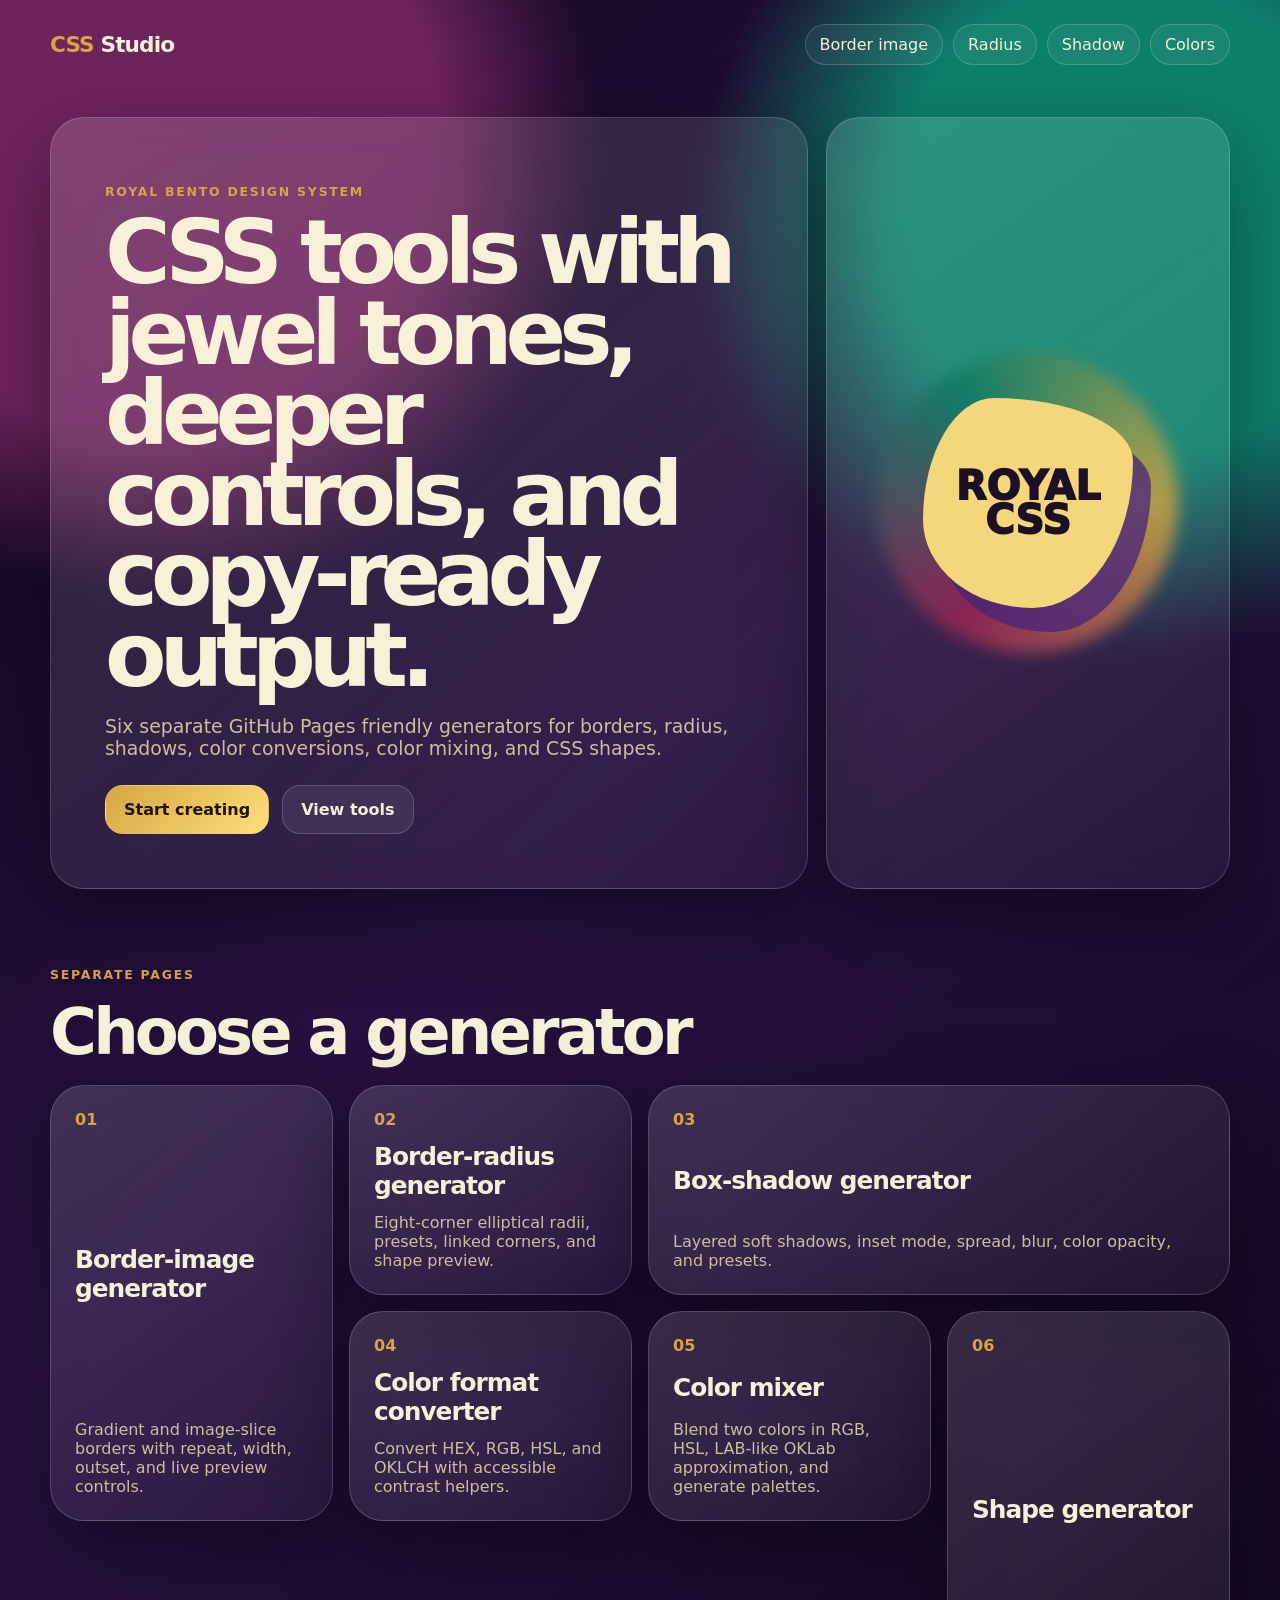
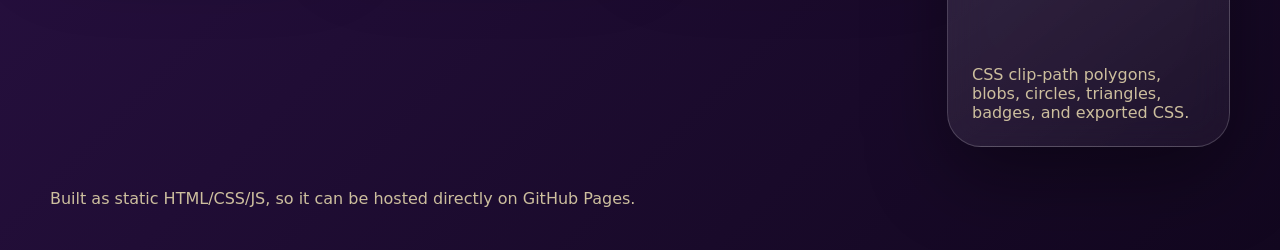
==== index.html @ 446022bb "Build royal bento CSS tools" ====
<!doctype html>
<html lang="en">
<head>
  <meta charset="utf-8" />
  <meta name="viewport" content="width=device-width, initial-scale=1" />
  <title>CSS Studio — Royal Bento Generators</title>
  <meta name="description" content="A royal bento CSS toolkit with border-image, border-radius, box-shadow, color, mixer, and shape generators." />
  <link rel="stylesheet" href="styles.css" />
</head>
<body>
  <header class="hero shell">
    <nav class="topbar">
      <a class="brand" href="index.html"><span>CSS</span> Studio</a>
      <div class="navlinks">
        <a href="border-image.html">Border image</a>
        <a href="border-radius.html">Radius</a>
        <a href="box-shadow.html">Shadow</a>
        <a href="color-converter.html">Colors</a>
      </div>
    </nav>
    <section class="hero-grid">
      <div class="hero-copy bento-xl">
        <p class="eyebrow">Royal bento design system</p>
        <h1>CSS tools with jewel tones, deeper controls, and copy-ready output.</h1>
        <p class="lede">Six separate GitHub Pages friendly generators for borders, radius, shadows, color conversions, color mixing, and CSS shapes.</p>
        <div class="hero-actions">
          <a class="button primary" href="border-image.html">Start creating</a>
          <a class="button ghost" href="#tools">View tools</a>
        </div>
      </div>
      <div class="preview-card bento-md" aria-label="Decorative preview">
        <div class="orb"></div>
        <div class="sample-tile">royal<br/>CSS</div>
      </div>
    </section>
  </header>

  <main class="shell" id="tools">
    <section class="section-heading">
      <p class="eyebrow">Separate pages</p>
      <h2>Choose a generator</h2>
    </section>
    <div class="tool-grid">
      <a class="tool-card tall" href="border-image.html"><span>01</span><h3>Border-image generator</h3><p>Gradient and image-slice borders with repeat, width, outset, and live preview controls.</p></a>
      <a class="tool-card" href="border-radius.html"><span>02</span><h3>Border-radius generator</h3><p>Eight-corner elliptical radii, presets, linked corners, and shape preview.</p></a>
      <a class="tool-card wide" href="box-shadow.html"><span>03</span><h3>Box-shadow generator</h3><p>Layered soft shadows, inset mode, spread, blur, color opacity, and presets.</p></a>
      <a class="tool-card" href="color-converter.html"><span>04</span><h3>Color format converter</h3><p>Convert HEX, RGB, HSL, and OKLCH with accessible contrast helpers.</p></a>
      <a class="tool-card" href="color-mixer.html"><span>05</span><h3>Color mixer</h3><p>Blend two colors in RGB, HSL, LAB-like OKLab approximation, and generate palettes.</p></a>
      <a class="tool-card tall" href="shape-generator.html"><span>06</span><h3>Shape generator</h3><p>CSS clip-path polygons, blobs, circles, triangles, badges, and exported CSS.</p></a>
    </div>
  </main>
  <footer class="shell footer">Built as static HTML/CSS/JS, so it can be hosted directly on GitHub Pages.</footer>
</body>
</html>
---- styles.css ----
:root{--ink:#f8f0d7;--muted:#cdbf9e;--night:#12071f;--plum:#26103f;--royal:#48237b;--ruby:#9e2456;--gold:#d5a642;--emerald:#0b7a63;--panel:rgba(255,255,255,.08);--line:rgba(255,255,255,.18);--shadow:0 30px 80px rgba(0,0,0,.38);font-family:Inter,ui-sans-serif,system-ui,-apple-system,Segoe UI,sans-serif}*{box-sizing:border-box}body{margin:0;color:var(--ink);background:radial-gradient(circle at 12% 8%,#6d245d 0 18rem,transparent 28rem),radial-gradient(circle at 88% 12%,#0d806c 0 15rem,transparent 27rem),linear-gradient(135deg,#10051b,#271040 45%,#12071f);min-height:100vh}a{color:inherit;text-decoration:none}.shell{width:min(1180px,calc(100% - 32px));margin:auto}.topbar{display:flex;align-items:center;justify-content:space-between;padding:24px 0}.brand{font-weight:900;letter-spacing:-.04em;font-size:1.35rem}.brand span{color:var(--gold)}.navlinks{display:flex;gap:10px;flex-wrap:wrap}.navlinks a{padding:10px 14px;border:1px solid var(--line);border-radius:999px;background:rgba(255,255,255,.05)}.hero-grid{display:grid;grid-template-columns:1.5fr .8fr;gap:18px;padding:28px 0 42px}.bento-xl,.bento-md,.tool-card,.work-card,.panel{border:1px solid var(--line);background:linear-gradient(145deg,rgba(255,255,255,.14),rgba(255,255,255,.045));box-shadow:var(--shadow);backdrop-filter:blur(18px);border-radius:34px}.hero-copy{padding:54px}.eyebrow{color:var(--gold);font-weight:800;text-transform:uppercase;letter-spacing:.14em;font-size:.78rem}.hero h1{font-size:clamp(2.6rem,7vw,6.6rem);line-height:.9;margin:12px 0;letter-spacing:-.08em}.lede{color:var(--muted);font-size:1.18rem;max-width:760px}.button{display:inline-flex;align-items:center;justify-content:center;border-radius:18px;padding:14px 18px;font-weight:800;border:1px solid var(--line);margin:8px 8px 0 0}.primary{background:linear-gradient(135deg,var(--gold),#ffdf7a);color:#231200}.ghost{background:rgba(255,255,255,.08)}.preview-card{min-height:420px;position:relative;overflow:hidden;display:grid;place-items:center}.orb{position:absolute;width:300px;height:300px;border-radius:50%;background:conic-gradient(from 90deg,var(--gold),var(--ruby),var(--emerald),var(--gold));filter:blur(8px);opacity:.8}.sample-tile{position:relative;width:210px;height:210px;display:grid;place-items:center;text-align:center;text-transform:uppercase;font-weight:950;font-size:2.5rem;line-height:.85;color:#1d0f24;background:#f5d77b;border-radius:34% 66% 48% 52%/58% 30% 70% 42%;box-shadow:18px 24px 0 rgba(72,35,123,.75)}.section-heading{margin:36px 0 16px}.section-heading h2{font-size:clamp(2rem,5vw,4rem);margin:0;letter-spacing:-.06em}.tool-grid{display:grid;grid-template-columns:repeat(4,1fr);grid-auto-rows:210px;gap:16px}.tool-card{padding:24px;display:flex;flex-direction:column;justify-content:space-between;transition:.2s transform,.2s border-color}.tool-card:hover{transform:translateY(-4px);border-color:rgba(213,166,66,.7)}.tool-card span{color:var(--gold);font-weight:900}.tool-card h3{font-size:1.55rem;margin:0;letter-spacing:-.04em}.tool-card p{color:var(--muted);margin:0}.wide{grid-column:span 2}.tall{grid-row:span 2}.workspace{display:grid;grid-template-columns:360px 1fr;gap:18px;padding:20px 0 42px}.work-card{padding:22px}.controls{display:grid;gap:14px}.control{display:grid;gap:7px}.control label{font-weight:800;color:#f7e8bd}.control input,.control select,.control textarea{width:100%;border:1px solid var(--line);border-radius:14px;background:rgba(0,0,0,.25);color:var(--ink);padding:11px}.control input[type=color]{height:46px;padding:4px}.inline{display:grid;grid-template-columns:1fr 1fr;gap:10px}.preview-zone{min-height:430px;display:grid;place-items:center;padding:32px}.target{width:260px;height:190px;background:linear-gradient(135deg,#f6d36b,#8e2557);display:grid;place-items:center;color:#17091e;font-weight:950;text-align:center}.code{font-family:ui-monospace,SFMono-Regular,Menlo,monospace;white-space:pre-wrap;word-break:break-word;background:#090310;border:1px solid var(--line);border-radius:18px;padding:16px;color:#ffe9a5}.copy{cursor:pointer}.swatches{display:grid;grid-template-columns:repeat(5,1fr);gap:8px}.swatch{height:58px;border-radius:16px;border:1px solid var(--line)}.footer{padding:42px 0;color:var(--muted)}@media(max-width:850px){.hero-grid,.workspace{grid-template-columns:1fr}.tool-grid{grid-template-columns:1fr;grid-auto-rows:auto}.wide,.tall{grid-column:auto;grid-row:auto}.navlinks{display:none}.hero-copy{padding:28px}}
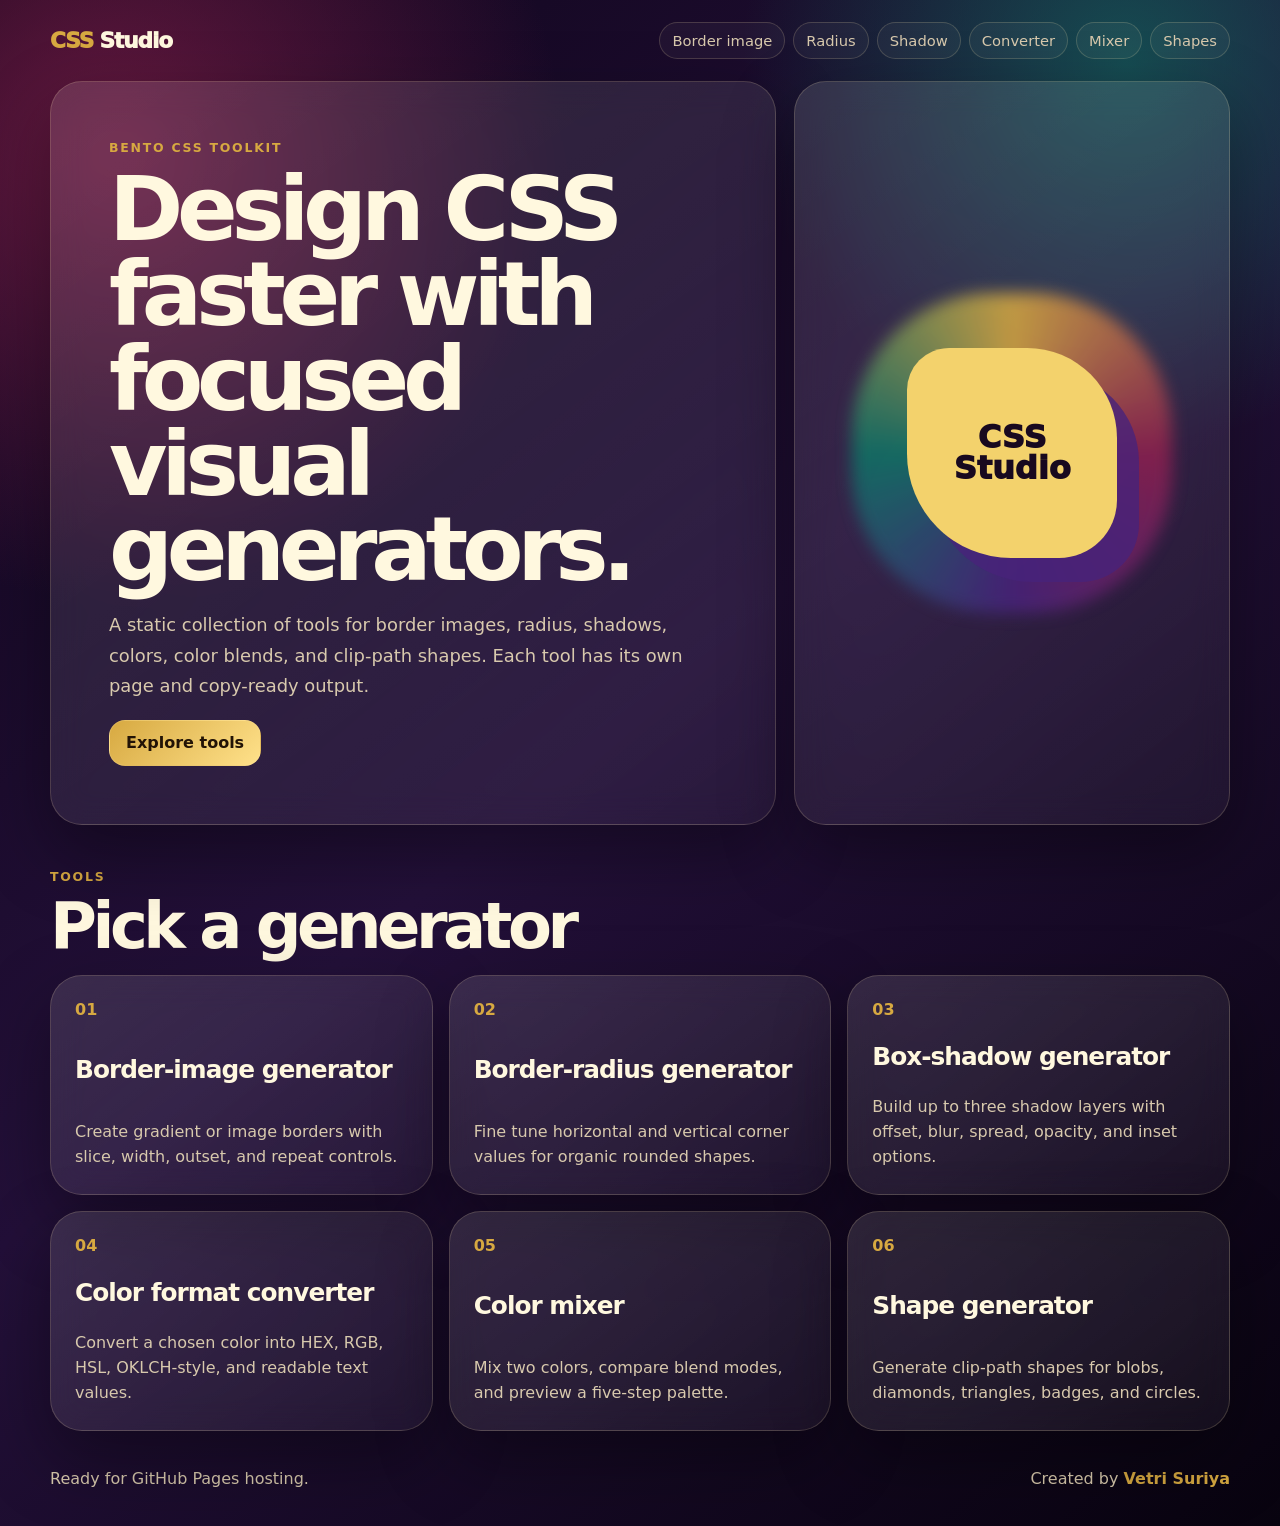
==== commit ae808d35: "Fix CSS Studio page title" ====
--- a/index.html
+++ b/index.html
@@ -3,52 +3,32 @@
 <head>
   <meta charset="utf-8" />
   <meta name="viewport" content="width=device-width, initial-scale=1" />
-  <title>CSS Studio — Royal Bento Generators</title>
-  <meta name="description" content="A royal bento CSS toolkit with border-image, border-radius, box-shadow, color, mixer, and shape generators." />
+  <title>CSS Studio — Bento CSS generators</title>
   <link rel="stylesheet" href="styles.css" />
 </head>
 <body>
-  <header class="hero shell">
-    <nav class="topbar">
-      <a class="brand" href="index.html"><span>CSS</span> Studio</a>
-      <div class="navlinks">
-        <a href="border-image.html">Border image</a>
-        <a href="border-radius.html">Radius</a>
-        <a href="box-shadow.html">Shadow</a>
-        <a href="color-converter.html">Colors</a>
+  <header class="shell"><nav class="topbar"><a class="brand" href="index.html"><span>CSS</span> Studio</a><div class="navlinks"><a href="border-image.html">Border image</a><a href="border-radius.html">Radius</a><a href="box-shadow.html">Shadow</a><a href="color-converter.html">Converter</a><a href="color-mixer.html">Mixer</a><a href="shape-generator.html">Shapes</a></div></nav></header>
+  <main class="shell">
+    <section class="hero-grid">
+      <div class="card hero-copy">
+        <p class="kicker">Bento CSS toolkit</p>
+        <h1>Design CSS faster with focused visual generators.</h1>
+        <p class="lede">A static collection of tools for border images, radius, shadows, colors, color blends, and clip-path shapes. Each tool has its own page and copy-ready output.</p>
+        <a class="button primary" href="#tools">Explore tools</a>
       </div>
-    </nav>
-    <section class="hero-grid">
-      <div class="hero-copy bento-xl">
-        <p class="eyebrow">Royal bento design system</p>
-        <h1>CSS tools with jewel tones, deeper controls, and copy-ready output.</h1>
-        <p class="lede">Six separate GitHub Pages friendly generators for borders, radius, shadows, color conversions, color mixing, and CSS shapes.</p>
-        <div class="hero-actions">
-          <a class="button primary" href="border-image.html">Start creating</a>
-          <a class="button ghost" href="#tools">View tools</a>
-        </div>
-      </div>
-      <div class="preview-card bento-md" aria-label="Decorative preview">
-        <div class="orb"></div>
-        <div class="sample-tile">royal<br/>CSS</div>
-      </div>
+      <div class="card preview-art"><div class="sample-tile">CSS<br>Studio</div></div>
     </section>
-  </header>
-
-  <main class="shell" id="tools">
-    <section class="section-heading">
-      <p class="eyebrow">Separate pages</p>
-      <h2>Choose a generator</h2>
-    </section>
+    <section class="section-heading" id="tools"><p class="kicker">Tools</p><h2>Pick a generator</h2></section>
     <div class="tool-grid">
-      <a class="tool-card tall" href="border-image.html"><span>01</span><h3>Border-image generator</h3><p>Gradient and image-slice borders with repeat, width, outset, and live preview controls.</p></a>
-      <a class="tool-card" href="border-radius.html"><span>02</span><h3>Border-radius generator</h3><p>Eight-corner elliptical radii, presets, linked corners, and shape preview.</p></a>
-      <a class="tool-card wide" href="box-shadow.html"><span>03</span><h3>Box-shadow generator</h3><p>Layered soft shadows, inset mode, spread, blur, color opacity, and presets.</p></a>
-      <a class="tool-card" href="color-converter.html"><span>04</span><h3>Color format converter</h3><p>Convert HEX, RGB, HSL, and OKLCH with accessible contrast helpers.</p></a>
-      <a class="tool-card" href="color-mixer.html"><span>05</span><h3>Color mixer</h3><p>Blend two colors in RGB, HSL, LAB-like OKLab approximation, and generate palettes.</p></a>
-      <a class="tool-card tall" href="shape-generator.html"><span>06</span><h3>Shape generator</h3><p>CSS clip-path polygons, blobs, circles, triangles, badges, and exported CSS.</p></a>
+      <a class="tool-card" href="border-image.html"><span>01</span><h3>Border-image generator</h3><p>Create gradient or image borders with slice, width, outset, and repeat controls.</p></a>
+      <a class="tool-card" href="border-radius.html"><span>02</span><h3>Border-radius generator</h3><p>Fine tune horizontal and vertical corner values for organic rounded shapes.</p></a>
+      <a class="tool-card" href="box-shadow.html"><span>03</span><h3>Box-shadow generator</h3><p>Build up to three shadow layers with offset, blur, spread, opacity, and inset options.</p></a>
+      <a class="tool-card" href="color-converter.html"><span>04</span><h3>Color format converter</h3><p>Convert a chosen color into HEX, RGB, HSL, OKLCH-style, and readable text values.</p></a>
+      <a class="tool-card" href="color-mixer.html"><span>05</span><h3>Color mixer</h3><p>Mix two colors, compare blend modes, and preview a five-step palette.</p></a>
+      <a class="tool-card" href="shape-generator.html"><span>06</span><h3>Shape generator</h3><p>Generate clip-path shapes for blobs, diamonds, triangles, badges, and circles.</p></a>
     </div>
   </main>
-  <footer class="shell footer">Built as static HTML/CSS/JS, so it can be hosted directly on GitHub Pages.</footer>
+  <footer class="shell footer"><span>Ready for GitHub Pages hosting.</span><span>Created by <a href="https://vetrisuriya.in/" target="_blank" rel="noreferrer">Vetri Suriya</a></span></footer>
+  <script src="script.js"></script>
 </body>
 </html>
--- a/styles.css
+++ b/styles.css
@@ -1 +1,155 @@
-:root{--ink:#f8f0d7;--muted:#cdbf9e;--night:#12071f;--plum:#26103f;--royal:#48237b;--ruby:#9e2456;--gold:#d5a642;--emerald:#0b7a63;--panel:rgba(255,255,255,.08);--line:rgba(255,255,255,.18);--shadow:0 30px 80px rgba(0,0,0,.38);font-family:Inter,ui-sans-serif,system-ui,-apple-system,Segoe UI,sans-serif}*{box-sizing:border-box}body{margin:0;color:var(--ink);background:radial-gradient(circle at 12% 8%,#6d245d 0 18rem,transparent 28rem),radial-gradient(circle at 88% 12%,#0d806c 0 15rem,transparent 27rem),linear-gradient(135deg,#10051b,#271040 45%,#12071f);min-height:100vh}a{color:inherit;text-decoration:none}.shell{width:min(1180px,calc(100% - 32px));margin:auto}.topbar{display:flex;align-items:center;justify-content:space-between;padding:24px 0}.brand{font-weight:900;letter-spacing:-.04em;font-size:1.35rem}.brand span{color:var(--gold)}.navlinks{display:flex;gap:10px;flex-wrap:wrap}.navlinks a{padding:10px 14px;border:1px solid var(--line);border-radius:999px;background:rgba(255,255,255,.05)}.hero-grid{display:grid;grid-template-columns:1.5fr .8fr;gap:18px;padding:28px 0 42px}.bento-xl,.bento-md,.tool-card,.work-card,.panel{border:1px solid var(--line);background:linear-gradient(145deg,rgba(255,255,255,.14),rgba(255,255,255,.045));box-shadow:var(--shadow);backdrop-filter:blur(18px);border-radius:34px}.hero-copy{padding:54px}.eyebrow{color:var(--gold);font-weight:800;text-transform:uppercase;letter-spacing:.14em;font-size:.78rem}.hero h1{font-size:clamp(2.6rem,7vw,6.6rem);line-height:.9;margin:12px 0;letter-spacing:-.08em}.lede{color:var(--muted);font-size:1.18rem;max-width:760px}.button{display:inline-flex;align-items:center;justify-content:center;border-radius:18px;padding:14px 18px;font-weight:800;border:1px solid var(--line);margin:8px 8px 0 0}.primary{background:linear-gradient(135deg,var(--gold),#ffdf7a);color:#231200}.ghost{background:rgba(255,255,255,.08)}.preview-card{min-height:420px;position:relative;overflow:hidden;display:grid;place-items:center}.orb{position:absolute;width:300px;height:300px;border-radius:50%;background:conic-gradient(from 90deg,var(--gold),var(--ruby),var(--emerald),var(--gold));filter:blur(8px);opacity:.8}.sample-tile{position:relative;width:210px;height:210px;display:grid;place-items:center;text-align:center;text-transform:uppercase;font-weight:950;font-size:2.5rem;line-height:.85;color:#1d0f24;background:#f5d77b;border-radius:34% 66% 48% 52%/58% 30% 70% 42%;box-shadow:18px 24px 0 rgba(72,35,123,.75)}.section-heading{margin:36px 0 16px}.section-heading h2{font-size:clamp(2rem,5vw,4rem);margin:0;letter-spacing:-.06em}.tool-grid{display:grid;grid-template-columns:repeat(4,1fr);grid-auto-rows:210px;gap:16px}.tool-card{padding:24px;display:flex;flex-direction:column;justify-content:space-between;transition:.2s transform,.2s border-color}.tool-card:hover{transform:translateY(-4px);border-color:rgba(213,166,66,.7)}.tool-card span{color:var(--gold);font-weight:900}.tool-card h3{font-size:1.55rem;margin:0;letter-spacing:-.04em}.tool-card p{color:var(--muted);margin:0}.wide{grid-column:span 2}.tall{grid-row:span 2}.workspace{display:grid;grid-template-columns:360px 1fr;gap:18px;padding:20px 0 42px}.work-card{padding:22px}.controls{display:grid;gap:14px}.control{display:grid;gap:7px}.control label{font-weight:800;color:#f7e8bd}.control input,.control select,.control textarea{width:100%;border:1px solid var(--line);border-radius:14px;background:rgba(0,0,0,.25);color:var(--ink);padding:11px}.control input[type=color]{height:46px;padding:4px}.inline{display:grid;grid-template-columns:1fr 1fr;gap:10px}.preview-zone{min-height:430px;display:grid;place-items:center;padding:32px}.target{width:260px;height:190px;background:linear-gradient(135deg,#f6d36b,#8e2557);display:grid;place-items:center;color:#17091e;font-weight:950;text-align:center}.code{font-family:ui-monospace,SFMono-Regular,Menlo,monospace;white-space:pre-wrap;word-break:break-word;background:#090310;border:1px solid var(--line);border-radius:18px;padding:16px;color:#ffe9a5}.copy{cursor:pointer}.swatches{display:grid;grid-template-columns:repeat(5,1fr);gap:8px}.swatch{height:58px;border-radius:16px;border:1px solid var(--line)}.footer{padding:42px 0;color:var(--muted)}@media(max-width:850px){.hero-grid,.workspace{grid-template-columns:1fr}.tool-grid{grid-template-columns:1fr;grid-auto-rows:auto}.wide,.tall{grid-column:auto;grid-row:auto}.navlinks{display:none}.hero-copy{padding:28px}}
+:root {
+  --ink: #fff8df;
+  --muted: #d8c9ad;
+  --bg: #10051b;
+  --panel: rgba(31, 16, 52, 0.78);
+  --panel-soft: rgba(255, 255, 255, 0.07);
+  --line: rgba(255, 232, 174, 0.18);
+  --purple: #48237b;
+  --wine: #8d214f;
+  --gold: #d7a941;
+  --emerald: #0f7566;
+  --shadow: 0 28px 70px rgba(0, 0, 0, 0.36);
+  font-family: Inter, ui-sans-serif, system-ui, -apple-system, BlinkMacSystemFont, "Segoe UI", sans-serif;
+}
+
+* { box-sizing: border-box; }
+body {
+  margin: 0;
+  min-height: 100vh;
+  color: var(--ink);
+  background:
+    radial-gradient(circle at 9% 10%, rgba(141, 33, 79, 0.68), transparent 28rem),
+    radial-gradient(circle at 88% 4%, rgba(15, 117, 102, 0.6), transparent 24rem),
+    linear-gradient(140deg, #10051b 0%, #231039 48%, #08030f 100%);
+}
+a { color: inherit; text-decoration: none; }
+.shell { width: min(1180px, calc(100% - 32px)); margin: auto; }
+
+.topbar {
+  display: flex;
+  align-items: center;
+  justify-content: space-between;
+  gap: 18px;
+  padding: 22px 0;
+}
+.brand { font-size: 1.35rem; font-weight: 950; letter-spacing: -0.05em; }
+.brand span { color: var(--gold); }
+.navlinks { display: flex; flex-wrap: wrap; gap: 8px; justify-content: flex-end; }
+.navlinks a {
+  border: 1px solid var(--line);
+  border-radius: 999px;
+  padding: 9px 12px;
+  color: var(--muted);
+  background: rgba(255, 255, 255, 0.04);
+  font-size: 0.92rem;
+}
+.navlinks a:hover, .navlinks a.active { color: var(--ink); border-color: rgba(215, 169, 65, 0.72); }
+
+.hero-grid, .workspace { display: grid; grid-template-columns: minmax(0, 1.25fr) minmax(300px, 0.75fr); gap: 18px; }
+.card, .tool-card, .panel, .controls-card {
+  border: 1px solid var(--line);
+  border-radius: 32px;
+  background: linear-gradient(145deg, rgba(255,255,255,0.12), rgba(255,255,255,0.045));
+  box-shadow: var(--shadow);
+  backdrop-filter: blur(16px);
+}
+.hero-copy { padding: clamp(28px, 6vw, 58px); }
+.kicker { margin: 0 0 12px; color: var(--gold); font-weight: 800; letter-spacing: 0.14em; text-transform: uppercase; font-size: 0.78rem; }
+h1, h2 { margin: 0; letter-spacing: -0.07em; line-height: 0.95; }
+h1 { font-size: clamp(2.6rem, 7vw, 6rem); }
+h2 { font-size: clamp(2rem, 5vw, 4rem); }
+.lede { color: var(--muted); font-size: 1.12rem; line-height: 1.7; max-width: 760px; }
+.button {
+  border: 1px solid var(--line);
+  border-radius: 16px;
+  display: inline-flex;
+  align-items: center;
+  justify-content: center;
+  min-height: 46px;
+  padding: 12px 16px;
+  font-weight: 850;
+  cursor: pointer;
+}
+.primary { background: linear-gradient(135deg, var(--gold), #ffe18a); color: #221306; }
+.ghost { background: rgba(255, 255, 255, 0.07); }
+.preview-art { min-height: 390px; display: grid; place-items: center; overflow: hidden; position: relative; }
+.preview-art::before { content: ""; position: absolute; width: 320px; height: 320px; border-radius: 44%; background: conic-gradient(var(--gold), var(--wine), var(--purple), var(--emerald), var(--gold)); filter: blur(8px); opacity: 0.86; }
+.sample-tile { position: relative; width: 210px; height: 210px; border-radius: 42px 90px 58px 104px; background: #f3d26c; color: #18091f; display: grid; place-items: center; text-align: center; font-weight: 950; font-size: 2rem; line-height: 0.95; box-shadow: 22px 24px 0 rgba(72, 35, 123, 0.8); }
+
+.section-heading { margin: 44px 0 18px; }
+.tool-grid { display: grid; grid-template-columns: repeat(3, minmax(0, 1fr)); gap: 16px; }
+.tool-card { min-height: 220px; padding: 24px; display: flex; flex-direction: column; justify-content: space-between; transition: transform 0.18s ease, border-color 0.18s ease; }
+.tool-card:hover { transform: translateY(-4px); border-color: rgba(215, 169, 65, 0.68); }
+.tool-card span { color: var(--gold); font-weight: 900; }
+.tool-card h3 { margin: 0; font-size: 1.55rem; letter-spacing: -0.04em; }
+.tool-card p { margin: 0; color: var(--muted); line-height: 1.55; }
+
+.page-head { padding: 24px 0 10px; }
+.workspace { grid-template-columns: 390px minmax(0, 1fr); align-items: start; padding: 18px 0 34px; }
+.controls-card, .panel { padding: 22px; }
+.controls { display: grid; gap: 18px; }
+.control { display: grid; gap: 8px; }
+.control-row { display: grid; grid-template-columns: repeat(2, minmax(0, 1fr)); gap: 12px; }
+label, .label { color: #ffe4a6; font-weight: 800; font-size: 0.93rem; display: flex; align-items: center; justify-content: space-between; gap: 10px; }
+.value { color: var(--muted); font-variant-numeric: tabular-nums; font-weight: 700; }
+input, select, textarea {
+  width: 100%;
+  min-height: 44px;
+  border: 1px solid var(--line);
+  border-radius: 14px;
+  background: rgba(8, 3, 15, 0.72);
+  color: var(--ink);
+  padding: 10px 12px;
+  outline: none;
+}
+select option { color: #12071f; }
+input[type="range"] { padding: 0; accent-color: var(--gold); }
+input[type="color"] { padding: 5px; }
+.check-label { justify-content: flex-start; color: var(--muted); }
+.check-label input { width: auto; min-height: auto; }
+.preview-zone {
+  min-height: 420px;
+  border-radius: 24px;
+  display: grid;
+  place-items: center;
+  padding: 44px;
+  background: radial-gradient(circle at 30% 20%, rgba(215, 169, 65, 0.2), transparent 18rem), rgba(0, 0, 0, 0.16);
+  overflow: hidden;
+}
+.target {
+  width: min(280px, 80%);
+  min-height: 190px;
+  display: grid;
+  place-items: center;
+  padding: 24px;
+  border-radius: 28px;
+  background: linear-gradient(135deg, #f0ca5d, #8d214f);
+  color: #18091f;
+  font-weight: 950;
+  text-align: center;
+}
+.code {
+  min-height: 120px;
+  margin: 16px 0 12px;
+  border: 1px solid var(--line);
+  border-radius: 18px;
+  padding: 16px;
+  white-space: pre-wrap;
+  word-break: break-word;
+  background: rgba(8, 3, 15, 0.9);
+  color: #ffe8a8;
+  font-family: ui-monospace, SFMono-Regular, Menlo, Consolas, monospace;
+  line-height: 1.55;
+}
+.swatches { display: grid; grid-template-columns: repeat(5, 1fr); gap: 9px; }
+.swatch { min-height: 62px; border: 1px solid var(--line); border-radius: 16px; }
+.footer { display: flex; flex-wrap: wrap; justify-content: space-between; gap: 10px; padding: 38px 0; color: var(--muted); }
+.footer a { color: var(--gold); font-weight: 800; }
+
+@media (max-width: 900px) {
+  .hero-grid, .workspace, .tool-grid { grid-template-columns: 1fr; }
+  .topbar { align-items: flex-start; flex-direction: column; }
+  .navlinks { justify-content: flex-start; }
+  .control-row { grid-template-columns: 1fr; }
+}
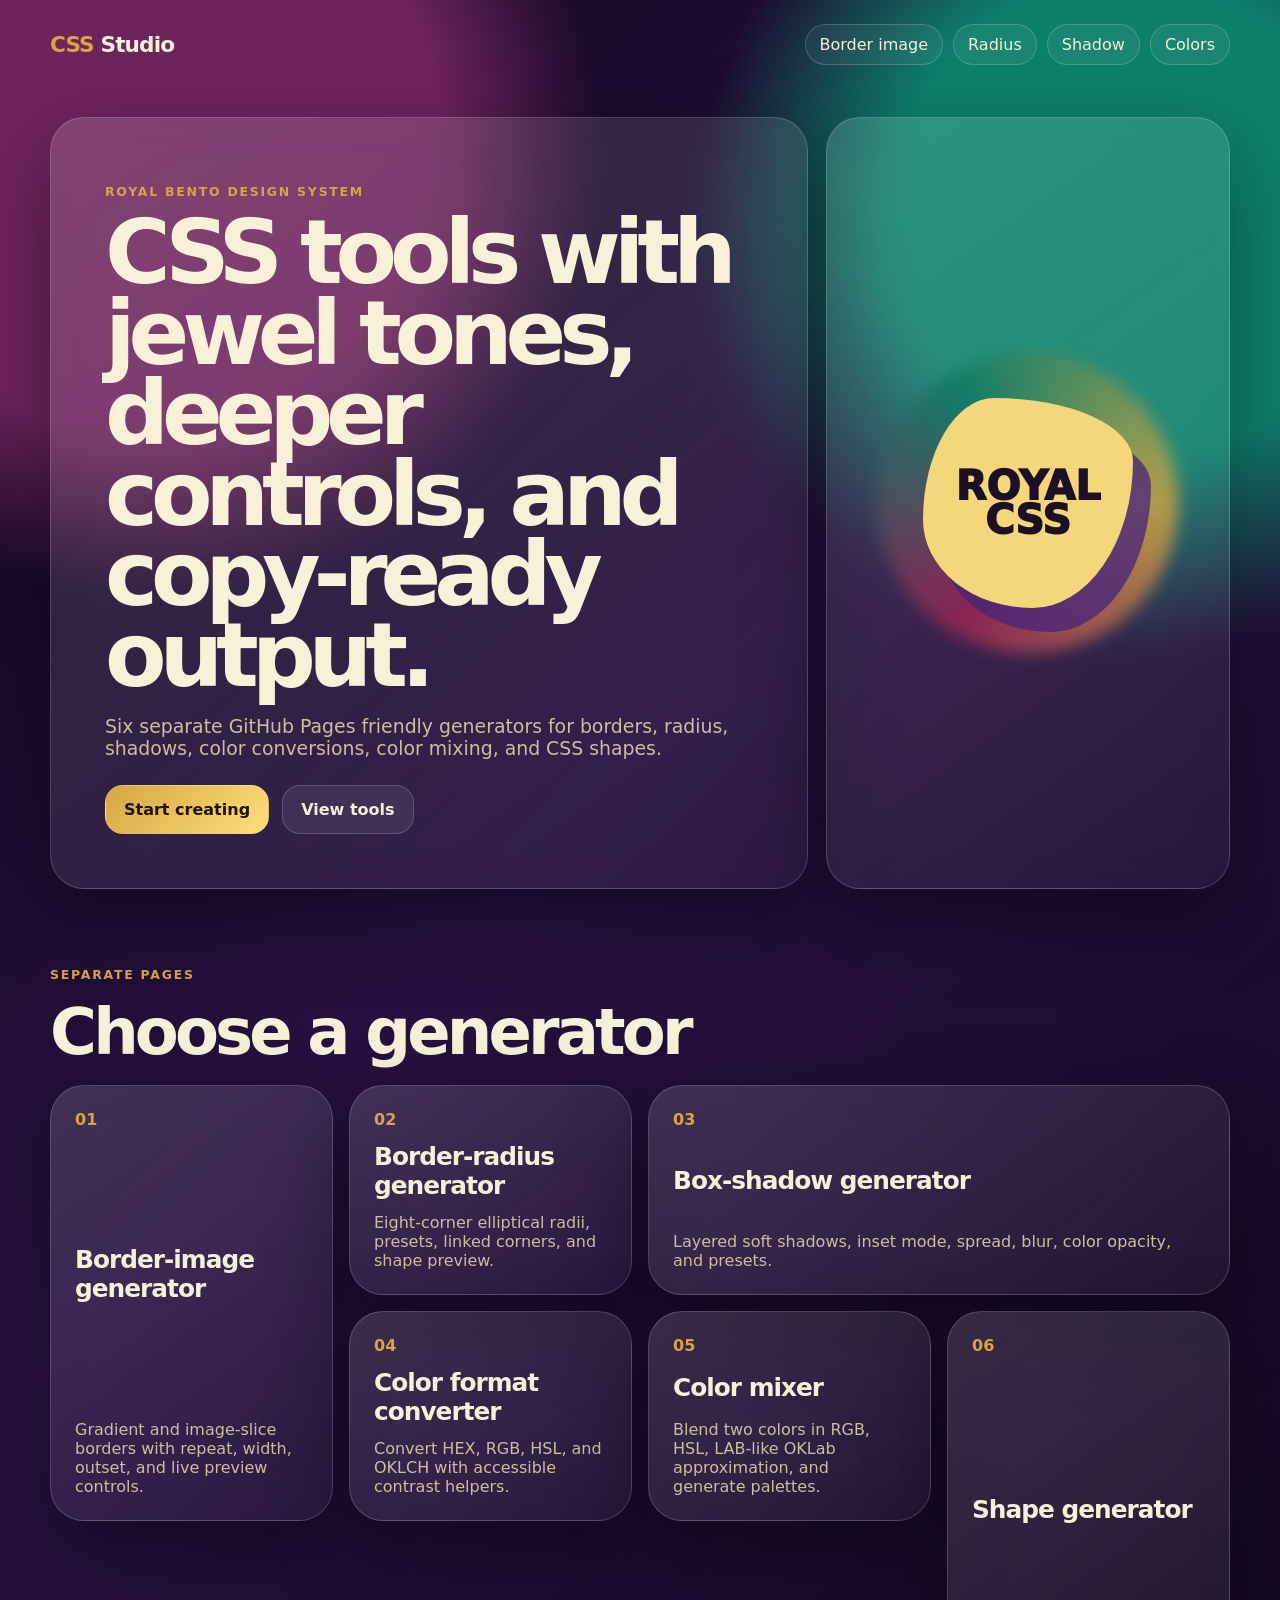
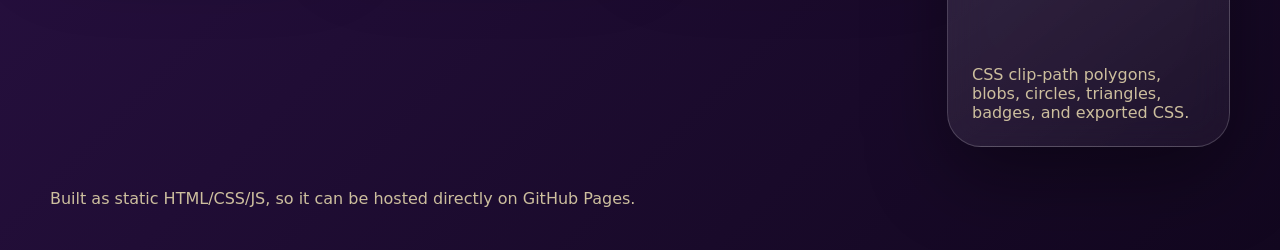
==== commit ab7f7a1f: "Merge branch 'main' into codex/create-design-tools-with-unique-styles-wn17ko" ====
--- a/index.html
+++ b/index.html
@@ -3,32 +3,52 @@
 <head>
   <meta charset="utf-8" />
   <meta name="viewport" content="width=device-width, initial-scale=1" />
-  <title>CSS Studio — Bento CSS generators</title>
+  <title>CSS Studio — Royal Bento Generators</title>
+  <meta name="description" content="A royal bento CSS toolkit with border-image, border-radius, box-shadow, color, mixer, and shape generators." />
   <link rel="stylesheet" href="styles.css" />
 </head>
 <body>
-  <header class="shell"><nav class="topbar"><a class="brand" href="index.html"><span>CSS</span> Studio</a><div class="navlinks"><a href="border-image.html">Border image</a><a href="border-radius.html">Radius</a><a href="box-shadow.html">Shadow</a><a href="color-converter.html">Converter</a><a href="color-mixer.html">Mixer</a><a href="shape-generator.html">Shapes</a></div></nav></header>
-  <main class="shell">
+  <header class="hero shell">
+    <nav class="topbar">
+      <a class="brand" href="index.html"><span>CSS</span> Studio</a>
+      <div class="navlinks">
+        <a href="border-image.html">Border image</a>
+        <a href="border-radius.html">Radius</a>
+        <a href="box-shadow.html">Shadow</a>
+        <a href="color-converter.html">Colors</a>
+      </div>
+    </nav>
     <section class="hero-grid">
-      <div class="card hero-copy">
-        <p class="kicker">Bento CSS toolkit</p>
-        <h1>Design CSS faster with focused visual generators.</h1>
-        <p class="lede">A static collection of tools for border images, radius, shadows, colors, color blends, and clip-path shapes. Each tool has its own page and copy-ready output.</p>
-        <a class="button primary" href="#tools">Explore tools</a>
+      <div class="hero-copy bento-xl">
+        <p class="eyebrow">Royal bento design system</p>
+        <h1>CSS tools with jewel tones, deeper controls, and copy-ready output.</h1>
+        <p class="lede">Six separate GitHub Pages friendly generators for borders, radius, shadows, color conversions, color mixing, and CSS shapes.</p>
+        <div class="hero-actions">
+          <a class="button primary" href="border-image.html">Start creating</a>
+          <a class="button ghost" href="#tools">View tools</a>
+        </div>
       </div>
-      <div class="card preview-art"><div class="sample-tile">CSS<br>Studio</div></div>
+      <div class="preview-card bento-md" aria-label="Decorative preview">
+        <div class="orb"></div>
+        <div class="sample-tile">royal<br/>CSS</div>
+      </div>
     </section>
-    <section class="section-heading" id="tools"><p class="kicker">Tools</p><h2>Pick a generator</h2></section>
+  </header>
+
+  <main class="shell" id="tools">
+    <section class="section-heading">
+      <p class="eyebrow">Separate pages</p>
+      <h2>Choose a generator</h2>
+    </section>
     <div class="tool-grid">
-      <a class="tool-card" href="border-image.html"><span>01</span><h3>Border-image generator</h3><p>Create gradient or image borders with slice, width, outset, and repeat controls.</p></a>
-      <a class="tool-card" href="border-radius.html"><span>02</span><h3>Border-radius generator</h3><p>Fine tune horizontal and vertical corner values for organic rounded shapes.</p></a>
-      <a class="tool-card" href="box-shadow.html"><span>03</span><h3>Box-shadow generator</h3><p>Build up to three shadow layers with offset, blur, spread, opacity, and inset options.</p></a>
-      <a class="tool-card" href="color-converter.html"><span>04</span><h3>Color format converter</h3><p>Convert a chosen color into HEX, RGB, HSL, OKLCH-style, and readable text values.</p></a>
-      <a class="tool-card" href="color-mixer.html"><span>05</span><h3>Color mixer</h3><p>Mix two colors, compare blend modes, and preview a five-step palette.</p></a>
-      <a class="tool-card" href="shape-generator.html"><span>06</span><h3>Shape generator</h3><p>Generate clip-path shapes for blobs, diamonds, triangles, badges, and circles.</p></a>
+      <a class="tool-card tall" href="border-image.html"><span>01</span><h3>Border-image generator</h3><p>Gradient and image-slice borders with repeat, width, outset, and live preview controls.</p></a>
+      <a class="tool-card" href="border-radius.html"><span>02</span><h3>Border-radius generator</h3><p>Eight-corner elliptical radii, presets, linked corners, and shape preview.</p></a>
+      <a class="tool-card wide" href="box-shadow.html"><span>03</span><h3>Box-shadow generator</h3><p>Layered soft shadows, inset mode, spread, blur, color opacity, and presets.</p></a>
+      <a class="tool-card" href="color-converter.html"><span>04</span><h3>Color format converter</h3><p>Convert HEX, RGB, HSL, and OKLCH with accessible contrast helpers.</p></a>
+      <a class="tool-card" href="color-mixer.html"><span>05</span><h3>Color mixer</h3><p>Blend two colors in RGB, HSL, LAB-like OKLab approximation, and generate palettes.</p></a>
+      <a class="tool-card tall" href="shape-generator.html"><span>06</span><h3>Shape generator</h3><p>CSS clip-path polygons, blobs, circles, triangles, badges, and exported CSS.</p></a>
     </div>
   </main>
-  <footer class="shell footer"><span>Ready for GitHub Pages hosting.</span><span>Created by <a href="https://vetrisuriya.in/" target="_blank" rel="noreferrer">Vetri Suriya</a></span></footer>
-  <script src="script.js"></script>
+  <footer class="shell footer">Built as static HTML/CSS/JS, so it can be hosted directly on GitHub Pages.</footer>
 </body>
 </html>
--- a/styles.css
+++ b/styles.css
@@ -1,155 +1 @@
-:root {
-  --ink: #fff8df;
-  --muted: #d8c9ad;
-  --bg: #10051b;
-  --panel: rgba(31, 16, 52, 0.78);
-  --panel-soft: rgba(255, 255, 255, 0.07);
-  --line: rgba(255, 232, 174, 0.18);
-  --purple: #48237b;
-  --wine: #8d214f;
-  --gold: #d7a941;
-  --emerald: #0f7566;
-  --shadow: 0 28px 70px rgba(0, 0, 0, 0.36);
-  font-family: Inter, ui-sans-serif, system-ui, -apple-system, BlinkMacSystemFont, "Segoe UI", sans-serif;
-}
-
-* { box-sizing: border-box; }
-body {
-  margin: 0;
-  min-height: 100vh;
-  color: var(--ink);
-  background:
-    radial-gradient(circle at 9% 10%, rgba(141, 33, 79, 0.68), transparent 28rem),
-    radial-gradient(circle at 88% 4%, rgba(15, 117, 102, 0.6), transparent 24rem),
-    linear-gradient(140deg, #10051b 0%, #231039 48%, #08030f 100%);
-}
-a { color: inherit; text-decoration: none; }
-.shell { width: min(1180px, calc(100% - 32px)); margin: auto; }
-
-.topbar {
-  display: flex;
-  align-items: center;
-  justify-content: space-between;
-  gap: 18px;
-  padding: 22px 0;
-}
-.brand { font-size: 1.35rem; font-weight: 950; letter-spacing: -0.05em; }
-.brand span { color: var(--gold); }
-.navlinks { display: flex; flex-wrap: wrap; gap: 8px; justify-content: flex-end; }
-.navlinks a {
-  border: 1px solid var(--line);
-  border-radius: 999px;
-  padding: 9px 12px;
-  color: var(--muted);
-  background: rgba(255, 255, 255, 0.04);
-  font-size: 0.92rem;
-}
-.navlinks a:hover, .navlinks a.active { color: var(--ink); border-color: rgba(215, 169, 65, 0.72); }
-
-.hero-grid, .workspace { display: grid; grid-template-columns: minmax(0, 1.25fr) minmax(300px, 0.75fr); gap: 18px; }
-.card, .tool-card, .panel, .controls-card {
-  border: 1px solid var(--line);
-  border-radius: 32px;
-  background: linear-gradient(145deg, rgba(255,255,255,0.12), rgba(255,255,255,0.045));
-  box-shadow: var(--shadow);
-  backdrop-filter: blur(16px);
-}
-.hero-copy { padding: clamp(28px, 6vw, 58px); }
-.kicker { margin: 0 0 12px; color: var(--gold); font-weight: 800; letter-spacing: 0.14em; text-transform: uppercase; font-size: 0.78rem; }
-h1, h2 { margin: 0; letter-spacing: -0.07em; line-height: 0.95; }
-h1 { font-size: clamp(2.6rem, 7vw, 6rem); }
-h2 { font-size: clamp(2rem, 5vw, 4rem); }
-.lede { color: var(--muted); font-size: 1.12rem; line-height: 1.7; max-width: 760px; }
-.button {
-  border: 1px solid var(--line);
-  border-radius: 16px;
-  display: inline-flex;
-  align-items: center;
-  justify-content: center;
-  min-height: 46px;
-  padding: 12px 16px;
-  font-weight: 850;
-  cursor: pointer;
-}
-.primary { background: linear-gradient(135deg, var(--gold), #ffe18a); color: #221306; }
-.ghost { background: rgba(255, 255, 255, 0.07); }
-.preview-art { min-height: 390px; display: grid; place-items: center; overflow: hidden; position: relative; }
-.preview-art::before { content: ""; position: absolute; width: 320px; height: 320px; border-radius: 44%; background: conic-gradient(var(--gold), var(--wine), var(--purple), var(--emerald), var(--gold)); filter: blur(8px); opacity: 0.86; }
-.sample-tile { position: relative; width: 210px; height: 210px; border-radius: 42px 90px 58px 104px; background: #f3d26c; color: #18091f; display: grid; place-items: center; text-align: center; font-weight: 950; font-size: 2rem; line-height: 0.95; box-shadow: 22px 24px 0 rgba(72, 35, 123, 0.8); }
-
-.section-heading { margin: 44px 0 18px; }
-.tool-grid { display: grid; grid-template-columns: repeat(3, minmax(0, 1fr)); gap: 16px; }
-.tool-card { min-height: 220px; padding: 24px; display: flex; flex-direction: column; justify-content: space-between; transition: transform 0.18s ease, border-color 0.18s ease; }
-.tool-card:hover { transform: translateY(-4px); border-color: rgba(215, 169, 65, 0.68); }
-.tool-card span { color: var(--gold); font-weight: 900; }
-.tool-card h3 { margin: 0; font-size: 1.55rem; letter-spacing: -0.04em; }
-.tool-card p { margin: 0; color: var(--muted); line-height: 1.55; }
-
-.page-head { padding: 24px 0 10px; }
-.workspace { grid-template-columns: 390px minmax(0, 1fr); align-items: start; padding: 18px 0 34px; }
-.controls-card, .panel { padding: 22px; }
-.controls { display: grid; gap: 18px; }
-.control { display: grid; gap: 8px; }
-.control-row { display: grid; grid-template-columns: repeat(2, minmax(0, 1fr)); gap: 12px; }
-label, .label { color: #ffe4a6; font-weight: 800; font-size: 0.93rem; display: flex; align-items: center; justify-content: space-between; gap: 10px; }
-.value { color: var(--muted); font-variant-numeric: tabular-nums; font-weight: 700; }
-input, select, textarea {
-  width: 100%;
-  min-height: 44px;
-  border: 1px solid var(--line);
-  border-radius: 14px;
-  background: rgba(8, 3, 15, 0.72);
-  color: var(--ink);
-  padding: 10px 12px;
-  outline: none;
-}
-select option { color: #12071f; }
-input[type="range"] { padding: 0; accent-color: var(--gold); }
-input[type="color"] { padding: 5px; }
-.check-label { justify-content: flex-start; color: var(--muted); }
-.check-label input { width: auto; min-height: auto; }
-.preview-zone {
-  min-height: 420px;
-  border-radius: 24px;
-  display: grid;
-  place-items: center;
-  padding: 44px;
-  background: radial-gradient(circle at 30% 20%, rgba(215, 169, 65, 0.2), transparent 18rem), rgba(0, 0, 0, 0.16);
-  overflow: hidden;
-}
-.target {
-  width: min(280px, 80%);
-  min-height: 190px;
-  display: grid;
-  place-items: center;
-  padding: 24px;
-  border-radius: 28px;
-  background: linear-gradient(135deg, #f0ca5d, #8d214f);
-  color: #18091f;
-  font-weight: 950;
-  text-align: center;
-}
-.code {
-  min-height: 120px;
-  margin: 16px 0 12px;
-  border: 1px solid var(--line);
-  border-radius: 18px;
-  padding: 16px;
-  white-space: pre-wrap;
-  word-break: break-word;
-  background: rgba(8, 3, 15, 0.9);
-  color: #ffe8a8;
-  font-family: ui-monospace, SFMono-Regular, Menlo, Consolas, monospace;
-  line-height: 1.55;
-}
-.swatches { display: grid; grid-template-columns: repeat(5, 1fr); gap: 9px; }
-.swatch { min-height: 62px; border: 1px solid var(--line); border-radius: 16px; }
-.footer { display: flex; flex-wrap: wrap; justify-content: space-between; gap: 10px; padding: 38px 0; color: var(--muted); }
-.footer a { color: var(--gold); font-weight: 800; }
-
-@media (max-width: 900px) {
-  .hero-grid, .workspace, .tool-grid { grid-template-columns: 1fr; }
-  .topbar { align-items: flex-start; flex-direction: column; }
-  .navlinks { justify-content: flex-start; }
-  .control-row { grid-template-columns: 1fr; }
-}
+:root{--ink:#f8f0d7;--muted:#cdbf9e;--night:#12071f;--plum:#26103f;--royal:#48237b;--ruby:#9e2456;--gold:#d5a642;--emerald:#0b7a63;--panel:rgba(255,255,255,.08);--line:rgba(255,255,255,.18);--shadow:0 30px 80px rgba(0,0,0,.38);font-family:Inter,ui-sans-serif,system-ui,-apple-system,Segoe UI,sans-serif}*{box-sizing:border-box}body{margin:0;color:var(--ink);background:radial-gradient(circle at 12% 8%,#6d245d 0 18rem,transparent 28rem),radial-gradient(circle at 88% 12%,#0d806c 0 15rem,transparent 27rem),linear-gradient(135deg,#10051b,#271040 45%,#12071f);min-height:100vh}a{color:inherit;text-decoration:none}.shell{width:min(1180px,calc(100% - 32px));margin:auto}.topbar{display:flex;align-items:center;justify-content:space-between;padding:24px 0}.brand{font-weight:900;letter-spacing:-.04em;font-size:1.35rem}.brand span{color:var(--gold)}.navlinks{display:flex;gap:10px;flex-wrap:wrap}.navlinks a{padding:10px 14px;border:1px solid var(--line);border-radius:999px;background:rgba(255,255,255,.05)}.hero-grid{display:grid;grid-template-columns:1.5fr .8fr;gap:18px;padding:28px 0 42px}.bento-xl,.bento-md,.tool-card,.work-card,.panel{border:1px solid var(--line);background:linear-gradient(145deg,rgba(255,255,255,.14),rgba(255,255,255,.045));box-shadow:var(--shadow);backdrop-filter:blur(18px);border-radius:34px}.hero-copy{padding:54px}.eyebrow{color:var(--gold);font-weight:800;text-transform:uppercase;letter-spacing:.14em;font-size:.78rem}.hero h1{font-size:clamp(2.6rem,7vw,6.6rem);line-height:.9;margin:12px 0;letter-spacing:-.08em}.lede{color:var(--muted);font-size:1.18rem;max-width:760px}.button{display:inline-flex;align-items:center;justify-content:center;border-radius:18px;padding:14px 18px;font-weight:800;border:1px solid var(--line);margin:8px 8px 0 0}.primary{background:linear-gradient(135deg,var(--gold),#ffdf7a);color:#231200}.ghost{background:rgba(255,255,255,.08)}.preview-card{min-height:420px;position:relative;overflow:hidden;display:grid;place-items:center}.orb{position:absolute;width:300px;height:300px;border-radius:50%;background:conic-gradient(from 90deg,var(--gold),var(--ruby),var(--emerald),var(--gold));filter:blur(8px);opacity:.8}.sample-tile{position:relative;width:210px;height:210px;display:grid;place-items:center;text-align:center;text-transform:uppercase;font-weight:950;font-size:2.5rem;line-height:.85;color:#1d0f24;background:#f5d77b;border-radius:34% 66% 48% 52%/58% 30% 70% 42%;box-shadow:18px 24px 0 rgba(72,35,123,.75)}.section-heading{margin:36px 0 16px}.section-heading h2{font-size:clamp(2rem,5vw,4rem);margin:0;letter-spacing:-.06em}.tool-grid{display:grid;grid-template-columns:repeat(4,1fr);grid-auto-rows:210px;gap:16px}.tool-card{padding:24px;display:flex;flex-direction:column;justify-content:space-between;transition:.2s transform,.2s border-color}.tool-card:hover{transform:translateY(-4px);border-color:rgba(213,166,66,.7)}.tool-card span{color:var(--gold);font-weight:900}.tool-card h3{font-size:1.55rem;margin:0;letter-spacing:-.04em}.tool-card p{color:var(--muted);margin:0}.wide{grid-column:span 2}.tall{grid-row:span 2}.workspace{display:grid;grid-template-columns:360px 1fr;gap:18px;padding:20px 0 42px}.work-card{padding:22px}.controls{display:grid;gap:14px}.control{display:grid;gap:7px}.control label{font-weight:800;color:#f7e8bd}.control input,.control select,.control textarea{width:100%;border:1px solid var(--line);border-radius:14px;background:rgba(0,0,0,.25);color:var(--ink);padding:11px}.control input[type=color]{height:46px;padding:4px}.inline{display:grid;grid-template-columns:1fr 1fr;gap:10px}.preview-zone{min-height:430px;display:grid;place-items:center;padding:32px}.target{width:260px;height:190px;background:linear-gradient(135deg,#f6d36b,#8e2557);display:grid;place-items:center;color:#17091e;font-weight:950;text-align:center}.code{font-family:ui-monospace,SFMono-Regular,Menlo,monospace;white-space:pre-wrap;word-break:break-word;background:#090310;border:1px solid var(--line);border-radius:18px;padding:16px;color:#ffe9a5}.copy{cursor:pointer}.swatches{display:grid;grid-template-columns:repeat(5,1fr);gap:8px}.swatch{height:58px;border-radius:16px;border:1px solid var(--line)}.footer{padding:42px 0;color:var(--muted)}@media(max-width:850px){.hero-grid,.workspace{grid-template-columns:1fr}.tool-grid{grid-template-columns:1fr;grid-auto-rows:auto}.wide,.tall{grid-column:auto;grid-row:auto}.navlinks{display:none}.hero-copy{padding:28px}}
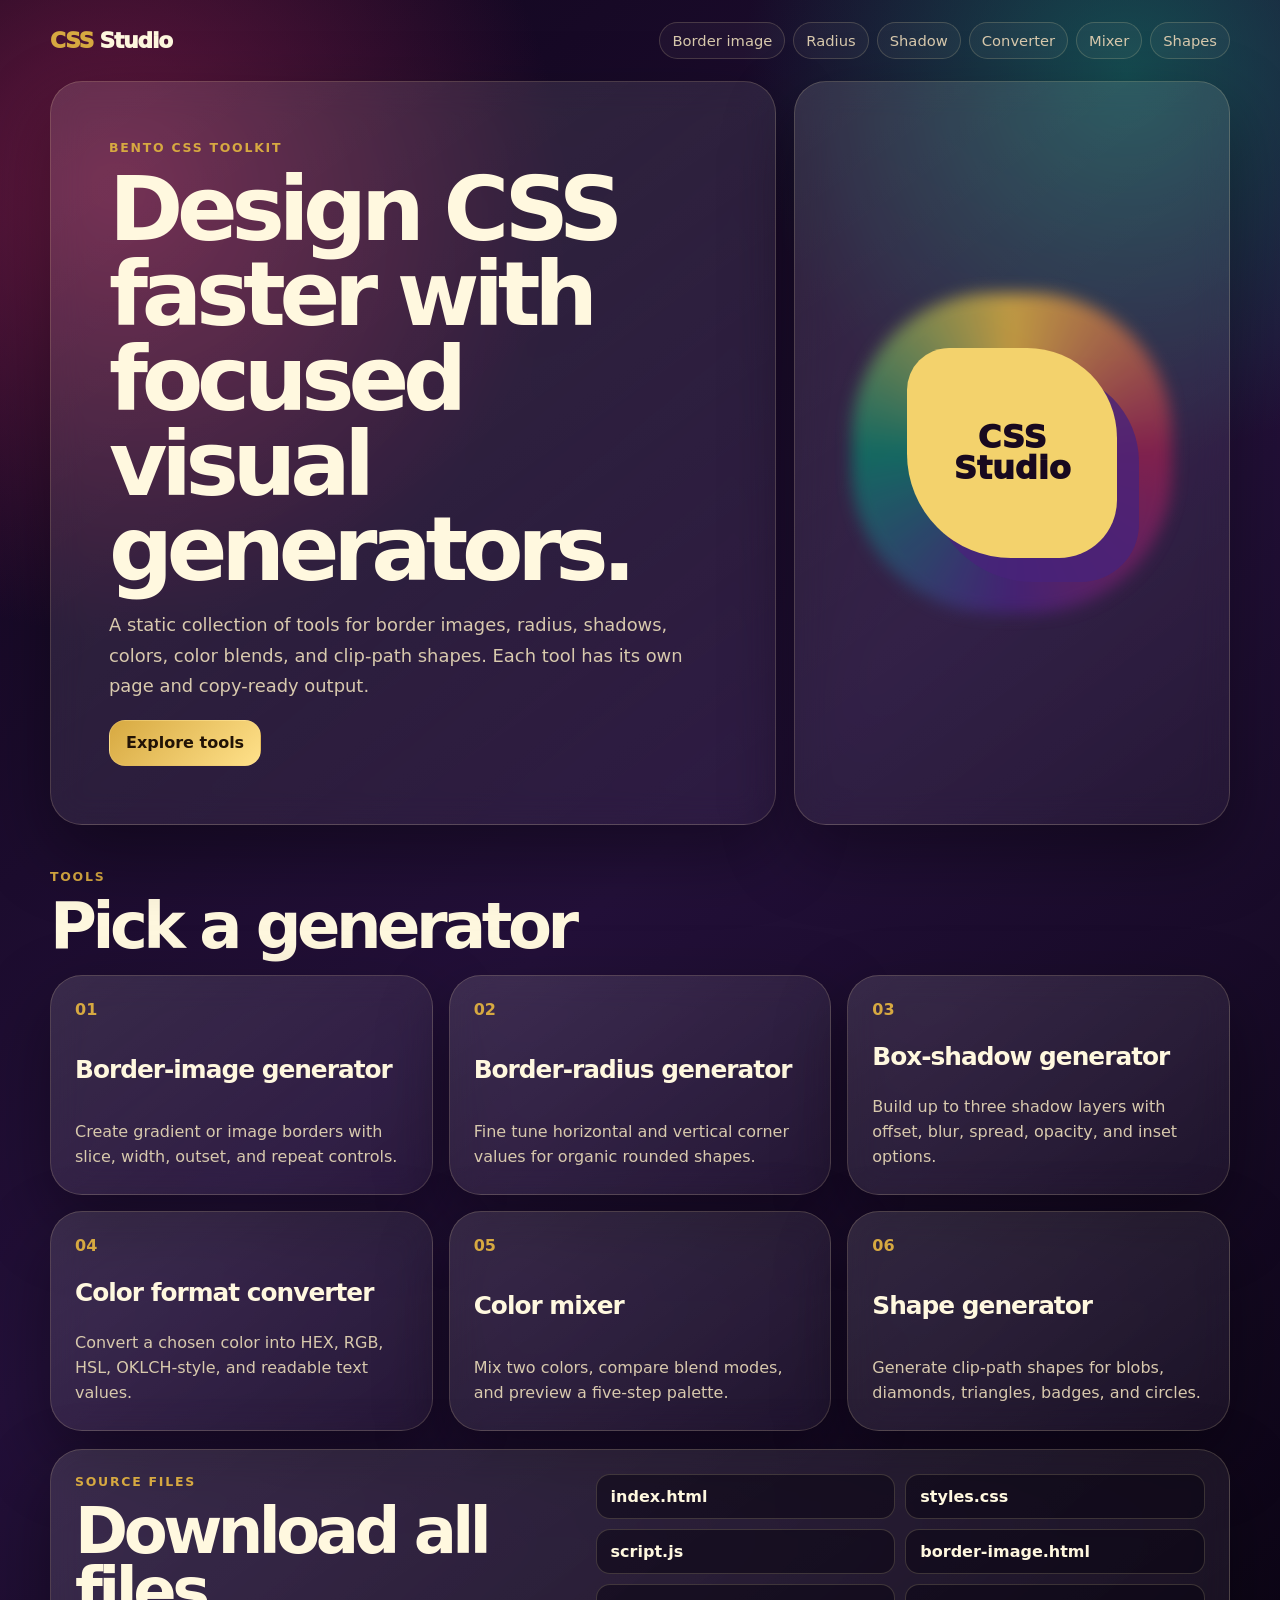
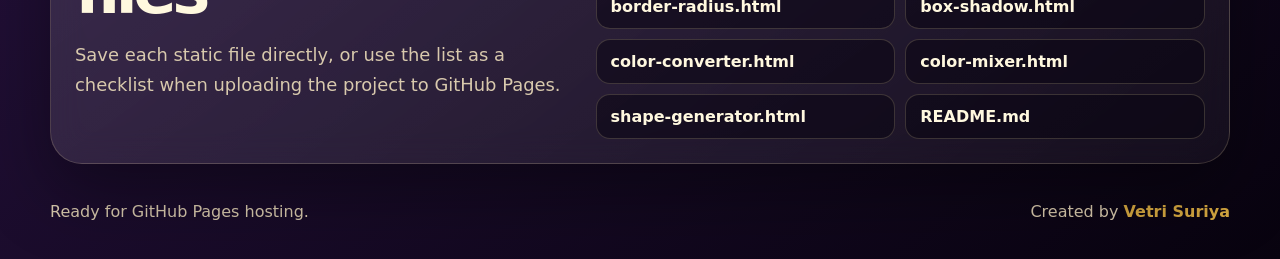
==== commit 5a526f03: "Add source file downloads" ====
--- a/index.html
+++ b/index.html
@@ -3,52 +3,51 @@
 <head>
   <meta charset="utf-8" />
   <meta name="viewport" content="width=device-width, initial-scale=1" />
-  <title>CSS Studio — Royal Bento Generators</title>
-  <meta name="description" content="A royal bento CSS toolkit with border-image, border-radius, box-shadow, color, mixer, and shape generators." />
+  <title>CSS Studio — Bento CSS generators</title>
   <link rel="stylesheet" href="styles.css" />
 </head>
 <body>
-  <header class="hero shell">
-    <nav class="topbar">
-      <a class="brand" href="index.html"><span>CSS</span> Studio</a>
-      <div class="navlinks">
-        <a href="border-image.html">Border image</a>
-        <a href="border-radius.html">Radius</a>
-        <a href="box-shadow.html">Shadow</a>
-        <a href="color-converter.html">Colors</a>
+  <header class="shell"><nav class="topbar"><a class="brand" href="index.html"><span>CSS</span> Studio</a><div class="navlinks"><a href="border-image.html">Border image</a><a href="border-radius.html">Radius</a><a href="box-shadow.html">Shadow</a><a href="color-converter.html">Converter</a><a href="color-mixer.html">Mixer</a><a href="shape-generator.html">Shapes</a></div></nav></header>
+  <main class="shell">
+    <section class="hero-grid">
+      <div class="card hero-copy">
+        <p class="kicker">Bento CSS toolkit</p>
+        <h1>Design CSS faster with focused visual generators.</h1>
+        <p class="lede">A static collection of tools for border images, radius, shadows, colors, color blends, and clip-path shapes. Each tool has its own page and copy-ready output.</p>
+        <a class="button primary" href="#tools">Explore tools</a>
       </div>
-    </nav>
-    <section class="hero-grid">
-      <div class="hero-copy bento-xl">
-        <p class="eyebrow">Royal bento design system</p>
-        <h1>CSS tools with jewel tones, deeper controls, and copy-ready output.</h1>
-        <p class="lede">Six separate GitHub Pages friendly generators for borders, radius, shadows, color conversions, color mixing, and CSS shapes.</p>
-        <div class="hero-actions">
-          <a class="button primary" href="border-image.html">Start creating</a>
-          <a class="button ghost" href="#tools">View tools</a>
-        </div>
+      <div class="card preview-art"><div class="sample-tile">CSS<br>Studio</div></div>
+    </section>
+    <section class="section-heading" id="tools"><p class="kicker">Tools</p><h2>Pick a generator</h2></section>
+    <div class="tool-grid">
+      <a class="tool-card" href="border-image.html"><span>01</span><h3>Border-image generator</h3><p>Create gradient or image borders with slice, width, outset, and repeat controls.</p></a>
+      <a class="tool-card" href="border-radius.html"><span>02</span><h3>Border-radius generator</h3><p>Fine tune horizontal and vertical corner values for organic rounded shapes.</p></a>
+      <a class="tool-card" href="box-shadow.html"><span>03</span><h3>Box-shadow generator</h3><p>Build up to three shadow layers with offset, blur, spread, opacity, and inset options.</p></a>
+      <a class="tool-card" href="color-converter.html"><span>04</span><h3>Color format converter</h3><p>Convert a chosen color into HEX, RGB, HSL, OKLCH-style, and readable text values.</p></a>
+      <a class="tool-card" href="color-mixer.html"><span>05</span><h3>Color mixer</h3><p>Mix two colors, compare blend modes, and preview a five-step palette.</p></a>
+      <a class="tool-card" href="shape-generator.html"><span>06</span><h3>Shape generator</h3><p>Generate clip-path shapes for blobs, diamonds, triangles, badges, and circles.</p></a>
+    </div>
+    <section class="download-card card" id="download-files">
+      <div>
+        <p class="kicker">Source files</p>
+        <h2>Download all files</h2>
+        <p class="lede">Save each static file directly, or use the list as a checklist when uploading the project to GitHub Pages.</p>
       </div>
-      <div class="preview-card bento-md" aria-label="Decorative preview">
-        <div class="orb"></div>
-        <div class="sample-tile">royal<br/>CSS</div>
+      <div class="download-grid">
+        <a download href="index.html">index.html</a>
+        <a download href="styles.css">styles.css</a>
+        <a download href="script.js">script.js</a>
+        <a download href="border-image.html">border-image.html</a>
+        <a download href="border-radius.html">border-radius.html</a>
+        <a download href="box-shadow.html">box-shadow.html</a>
+        <a download href="color-converter.html">color-converter.html</a>
+        <a download href="color-mixer.html">color-mixer.html</a>
+        <a download href="shape-generator.html">shape-generator.html</a>
+        <a download href="README.md">README.md</a>
       </div>
     </section>
-  </header>
-
-  <main class="shell" id="tools">
-    <section class="section-heading">
-      <p class="eyebrow">Separate pages</p>
-      <h2>Choose a generator</h2>
-    </section>
-    <div class="tool-grid">
-      <a class="tool-card tall" href="border-image.html"><span>01</span><h3>Border-image generator</h3><p>Gradient and image-slice borders with repeat, width, outset, and live preview controls.</p></a>
-      <a class="tool-card" href="border-radius.html"><span>02</span><h3>Border-radius generator</h3><p>Eight-corner elliptical radii, presets, linked corners, and shape preview.</p></a>
-      <a class="tool-card wide" href="box-shadow.html"><span>03</span><h3>Box-shadow generator</h3><p>Layered soft shadows, inset mode, spread, blur, color opacity, and presets.</p></a>
-      <a class="tool-card" href="color-converter.html"><span>04</span><h3>Color format converter</h3><p>Convert HEX, RGB, HSL, and OKLCH with accessible contrast helpers.</p></a>
-      <a class="tool-card" href="color-mixer.html"><span>05</span><h3>Color mixer</h3><p>Blend two colors in RGB, HSL, LAB-like OKLab approximation, and generate palettes.</p></a>
-      <a class="tool-card tall" href="shape-generator.html"><span>06</span><h3>Shape generator</h3><p>CSS clip-path polygons, blobs, circles, triangles, badges, and exported CSS.</p></a>
-    </div>
   </main>
-  <footer class="shell footer">Built as static HTML/CSS/JS, so it can be hosted directly on GitHub Pages.</footer>
+  <footer class="shell footer"><span>Ready for GitHub Pages hosting.</span><span>Created by <a href="https://vetrisuriya.in/" target="_blank" rel="noreferrer">Vetri Suriya</a></span></footer>
+  <script src="script.js"></script>
 </body>
 </html>
--- a/styles.css
+++ b/styles.css
@@ -1 +1,185 @@
-:root{--ink:#f8f0d7;--muted:#cdbf9e;--night:#12071f;--plum:#26103f;--royal:#48237b;--ruby:#9e2456;--gold:#d5a642;--emerald:#0b7a63;--panel:rgba(255,255,255,.08);--line:rgba(255,255,255,.18);--shadow:0 30px 80px rgba(0,0,0,.38);font-family:Inter,ui-sans-serif,system-ui,-apple-system,Segoe UI,sans-serif}*{box-sizing:border-box}body{margin:0;color:var(--ink);background:radial-gradient(circle at 12% 8%,#6d245d 0 18rem,transparent 28rem),radial-gradient(circle at 88% 12%,#0d806c 0 15rem,transparent 27rem),linear-gradient(135deg,#10051b,#271040 45%,#12071f);min-height:100vh}a{color:inherit;text-decoration:none}.shell{width:min(1180px,calc(100% - 32px));margin:auto}.topbar{display:flex;align-items:center;justify-content:space-between;padding:24px 0}.brand{font-weight:900;letter-spacing:-.04em;font-size:1.35rem}.brand span{color:var(--gold)}.navlinks{display:flex;gap:10px;flex-wrap:wrap}.navlinks a{padding:10px 14px;border:1px solid var(--line);border-radius:999px;background:rgba(255,255,255,.05)}.hero-grid{display:grid;grid-template-columns:1.5fr .8fr;gap:18px;padding:28px 0 42px}.bento-xl,.bento-md,.tool-card,.work-card,.panel{border:1px solid var(--line);background:linear-gradient(145deg,rgba(255,255,255,.14),rgba(255,255,255,.045));box-shadow:var(--shadow);backdrop-filter:blur(18px);border-radius:34px}.hero-copy{padding:54px}.eyebrow{color:var(--gold);font-weight:800;text-transform:uppercase;letter-spacing:.14em;font-size:.78rem}.hero h1{font-size:clamp(2.6rem,7vw,6.6rem);line-height:.9;margin:12px 0;letter-spacing:-.08em}.lede{color:var(--muted);font-size:1.18rem;max-width:760px}.button{display:inline-flex;align-items:center;justify-content:center;border-radius:18px;padding:14px 18px;font-weight:800;border:1px solid var(--line);margin:8px 8px 0 0}.primary{background:linear-gradient(135deg,var(--gold),#ffdf7a);color:#231200}.ghost{background:rgba(255,255,255,.08)}.preview-card{min-height:420px;position:relative;overflow:hidden;display:grid;place-items:center}.orb{position:absolute;width:300px;height:300px;border-radius:50%;background:conic-gradient(from 90deg,var(--gold),var(--ruby),var(--emerald),var(--gold));filter:blur(8px);opacity:.8}.sample-tile{position:relative;width:210px;height:210px;display:grid;place-items:center;text-align:center;text-transform:uppercase;font-weight:950;font-size:2.5rem;line-height:.85;color:#1d0f24;background:#f5d77b;border-radius:34% 66% 48% 52%/58% 30% 70% 42%;box-shadow:18px 24px 0 rgba(72,35,123,.75)}.section-heading{margin:36px 0 16px}.section-heading h2{font-size:clamp(2rem,5vw,4rem);margin:0;letter-spacing:-.06em}.tool-grid{display:grid;grid-template-columns:repeat(4,1fr);grid-auto-rows:210px;gap:16px}.tool-card{padding:24px;display:flex;flex-direction:column;justify-content:space-between;transition:.2s transform,.2s border-color}.tool-card:hover{transform:translateY(-4px);border-color:rgba(213,166,66,.7)}.tool-card span{color:var(--gold);font-weight:900}.tool-card h3{font-size:1.55rem;margin:0;letter-spacing:-.04em}.tool-card p{color:var(--muted);margin:0}.wide{grid-column:span 2}.tall{grid-row:span 2}.workspace{display:grid;grid-template-columns:360px 1fr;gap:18px;padding:20px 0 42px}.work-card{padding:22px}.controls{display:grid;gap:14px}.control{display:grid;gap:7px}.control label{font-weight:800;color:#f7e8bd}.control input,.control select,.control textarea{width:100%;border:1px solid var(--line);border-radius:14px;background:rgba(0,0,0,.25);color:var(--ink);padding:11px}.control input[type=color]{height:46px;padding:4px}.inline{display:grid;grid-template-columns:1fr 1fr;gap:10px}.preview-zone{min-height:430px;display:grid;place-items:center;padding:32px}.target{width:260px;height:190px;background:linear-gradient(135deg,#f6d36b,#8e2557);display:grid;place-items:center;color:#17091e;font-weight:950;text-align:center}.code{font-family:ui-monospace,SFMono-Regular,Menlo,monospace;white-space:pre-wrap;word-break:break-word;background:#090310;border:1px solid var(--line);border-radius:18px;padding:16px;color:#ffe9a5}.copy{cursor:pointer}.swatches{display:grid;grid-template-columns:repeat(5,1fr);gap:8px}.swatch{height:58px;border-radius:16px;border:1px solid var(--line)}.footer{padding:42px 0;color:var(--muted)}@media(max-width:850px){.hero-grid,.workspace{grid-template-columns:1fr}.tool-grid{grid-template-columns:1fr;grid-auto-rows:auto}.wide,.tall{grid-column:auto;grid-row:auto}.navlinks{display:none}.hero-copy{padding:28px}}
+:root {
+  --ink: #fff8df;
+  --muted: #d8c9ad;
+  --bg: #10051b;
+  --panel: rgba(31, 16, 52, 0.78);
+  --panel-soft: rgba(255, 255, 255, 0.07);
+  --line: rgba(255, 232, 174, 0.18);
+  --purple: #48237b;
+  --wine: #8d214f;
+  --gold: #d7a941;
+  --emerald: #0f7566;
+  --shadow: 0 28px 70px rgba(0, 0, 0, 0.36);
+  font-family: Inter, ui-sans-serif, system-ui, -apple-system, BlinkMacSystemFont, "Segoe UI", sans-serif;
+}
+
+* { box-sizing: border-box; }
+body {
+  margin: 0;
+  min-height: 100vh;
+  color: var(--ink);
+  background:
+    radial-gradient(circle at 9% 10%, rgba(141, 33, 79, 0.68), transparent 28rem),
+    radial-gradient(circle at 88% 4%, rgba(15, 117, 102, 0.6), transparent 24rem),
+    linear-gradient(140deg, #10051b 0%, #231039 48%, #08030f 100%);
+}
+a { color: inherit; text-decoration: none; }
+.shell { width: min(1180px, calc(100% - 32px)); margin: auto; }
+
+.topbar {
+  display: flex;
+  align-items: center;
+  justify-content: space-between;
+  gap: 18px;
+  padding: 22px 0;
+}
+.brand { font-size: 1.35rem; font-weight: 950; letter-spacing: -0.05em; }
+.brand span { color: var(--gold); }
+.navlinks { display: flex; flex-wrap: wrap; gap: 8px; justify-content: flex-end; }
+.navlinks a {
+  border: 1px solid var(--line);
+  border-radius: 999px;
+  padding: 9px 12px;
+  color: var(--muted);
+  background: rgba(255, 255, 255, 0.04);
+  font-size: 0.92rem;
+}
+.navlinks a:hover, .navlinks a.active { color: var(--ink); border-color: rgba(215, 169, 65, 0.72); }
+
+.hero-grid, .workspace { display: grid; grid-template-columns: minmax(0, 1.25fr) minmax(300px, 0.75fr); gap: 18px; }
+.card, .tool-card, .panel, .controls-card {
+  border: 1px solid var(--line);
+  border-radius: 32px;
+  background: linear-gradient(145deg, rgba(255,255,255,0.12), rgba(255,255,255,0.045));
+  box-shadow: var(--shadow);
+  backdrop-filter: blur(16px);
+}
+.hero-copy { padding: clamp(28px, 6vw, 58px); }
+.kicker { margin: 0 0 12px; color: var(--gold); font-weight: 800; letter-spacing: 0.14em; text-transform: uppercase; font-size: 0.78rem; }
+h1, h2 { margin: 0; letter-spacing: -0.07em; line-height: 0.95; }
+h1 { font-size: clamp(2.6rem, 7vw, 6rem); }
+h2 { font-size: clamp(2rem, 5vw, 4rem); }
+.lede { color: var(--muted); font-size: 1.12rem; line-height: 1.7; max-width: 760px; }
+.button {
+  border: 1px solid var(--line);
+  border-radius: 16px;
+  display: inline-flex;
+  align-items: center;
+  justify-content: center;
+  min-height: 46px;
+  padding: 12px 16px;
+  font-weight: 850;
+  cursor: pointer;
+}
+.primary { background: linear-gradient(135deg, var(--gold), #ffe18a); color: #221306; }
+.ghost { background: rgba(255, 255, 255, 0.07); }
+.preview-art { min-height: 390px; display: grid; place-items: center; overflow: hidden; position: relative; }
+.preview-art::before { content: ""; position: absolute; width: 320px; height: 320px; border-radius: 44%; background: conic-gradient(var(--gold), var(--wine), var(--purple), var(--emerald), var(--gold)); filter: blur(8px); opacity: 0.86; }
+.sample-tile { position: relative; width: 210px; height: 210px; border-radius: 42px 90px 58px 104px; background: #f3d26c; color: #18091f; display: grid; place-items: center; text-align: center; font-weight: 950; font-size: 2rem; line-height: 0.95; box-shadow: 22px 24px 0 rgba(72, 35, 123, 0.8); }
+
+.section-heading { margin: 44px 0 18px; }
+.tool-grid { display: grid; grid-template-columns: repeat(3, minmax(0, 1fr)); gap: 16px; }
+.tool-card { min-height: 220px; padding: 24px; display: flex; flex-direction: column; justify-content: space-between; transition: transform 0.18s ease, border-color 0.18s ease; }
+.tool-card:hover { transform: translateY(-4px); border-color: rgba(215, 169, 65, 0.68); }
+.tool-card span { color: var(--gold); font-weight: 900; }
+.tool-card h3 { margin: 0; font-size: 1.55rem; letter-spacing: -0.04em; }
+.tool-card p { margin: 0; color: var(--muted); line-height: 1.55; }
+
+.page-head { padding: 24px 0 10px; }
+.workspace { grid-template-columns: 390px minmax(0, 1fr); align-items: start; padding: 18px 0 34px; }
+.controls-card, .panel { padding: 22px; }
+.controls { display: grid; gap: 18px; }
+.control { display: grid; gap: 8px; }
+.control-row { display: grid; grid-template-columns: repeat(2, minmax(0, 1fr)); gap: 12px; }
+label, .label { color: #ffe4a6; font-weight: 800; font-size: 0.93rem; display: flex; align-items: center; justify-content: space-between; gap: 10px; }
+.value { color: var(--muted); font-variant-numeric: tabular-nums; font-weight: 700; }
+input, select, textarea {
+  width: 100%;
+  min-height: 44px;
+  border: 1px solid var(--line);
+  border-radius: 14px;
+  background: rgba(8, 3, 15, 0.72);
+  color: var(--ink);
+  padding: 10px 12px;
+  outline: none;
+}
+select option { color: #12071f; }
+input[type="range"] { padding: 0; accent-color: var(--gold); }
+input[type="color"] { padding: 5px; }
+.check-label { justify-content: flex-start; color: var(--muted); }
+.check-label input { width: auto; min-height: auto; }
+.preview-zone {
+  min-height: 420px;
+  border-radius: 24px;
+  display: grid;
+  place-items: center;
+  padding: 44px;
+  background: radial-gradient(circle at 30% 20%, rgba(215, 169, 65, 0.2), transparent 18rem), rgba(0, 0, 0, 0.16);
+  overflow: hidden;
+}
+.target {
+  width: min(280px, 80%);
+  min-height: 190px;
+  display: grid;
+  place-items: center;
+  padding: 24px;
+  border-radius: 28px;
+  background: linear-gradient(135deg, #f0ca5d, #8d214f);
+  color: #18091f;
+  font-weight: 950;
+  text-align: center;
+}
+.code {
+  min-height: 120px;
+  margin: 16px 0 12px;
+  border: 1px solid var(--line);
+  border-radius: 18px;
+  padding: 16px;
+  white-space: pre-wrap;
+  word-break: break-word;
+  background: rgba(8, 3, 15, 0.9);
+  color: #ffe8a8;
+  font-family: ui-monospace, SFMono-Regular, Menlo, Consolas, monospace;
+  line-height: 1.55;
+}
+.swatches { display: grid; grid-template-columns: repeat(5, 1fr); gap: 9px; }
+.swatch { min-height: 62px; border: 1px solid var(--line); border-radius: 16px; }
+.footer { display: flex; flex-wrap: wrap; justify-content: space-between; gap: 10px; padding: 38px 0; color: var(--muted); }
+.footer a { color: var(--gold); font-weight: 800; }
+
+@media (max-width: 900px) {
+  .hero-grid, .workspace, .tool-grid { grid-template-columns: 1fr; }
+  .topbar { align-items: flex-start; flex-direction: column; }
+  .navlinks { justify-content: flex-start; }
+  .control-row { grid-template-columns: 1fr; }
+}
+
+.download-card {
+  display: grid;
+  grid-template-columns: minmax(0, 0.9fr) minmax(280px, 1.1fr);
+  gap: 22px;
+  margin-top: 18px;
+  padding: 24px;
+}
+.download-grid {
+  display: grid;
+  grid-template-columns: repeat(2, minmax(0, 1fr));
+  gap: 10px;
+}
+.download-grid a {
+  border: 1px solid var(--line);
+  border-radius: 14px;
+  padding: 12px 14px;
+  background: rgba(8, 3, 15, 0.48);
+  color: var(--ink);
+  font-weight: 800;
+  word-break: break-word;
+}
+.download-grid a:hover {
+  border-color: rgba(215, 169, 65, 0.72);
+  color: var(--gold);
+}
+
+@media (max-width: 900px) {
+  .download-card, .download-grid { grid-template-columns: 1fr; }
+}
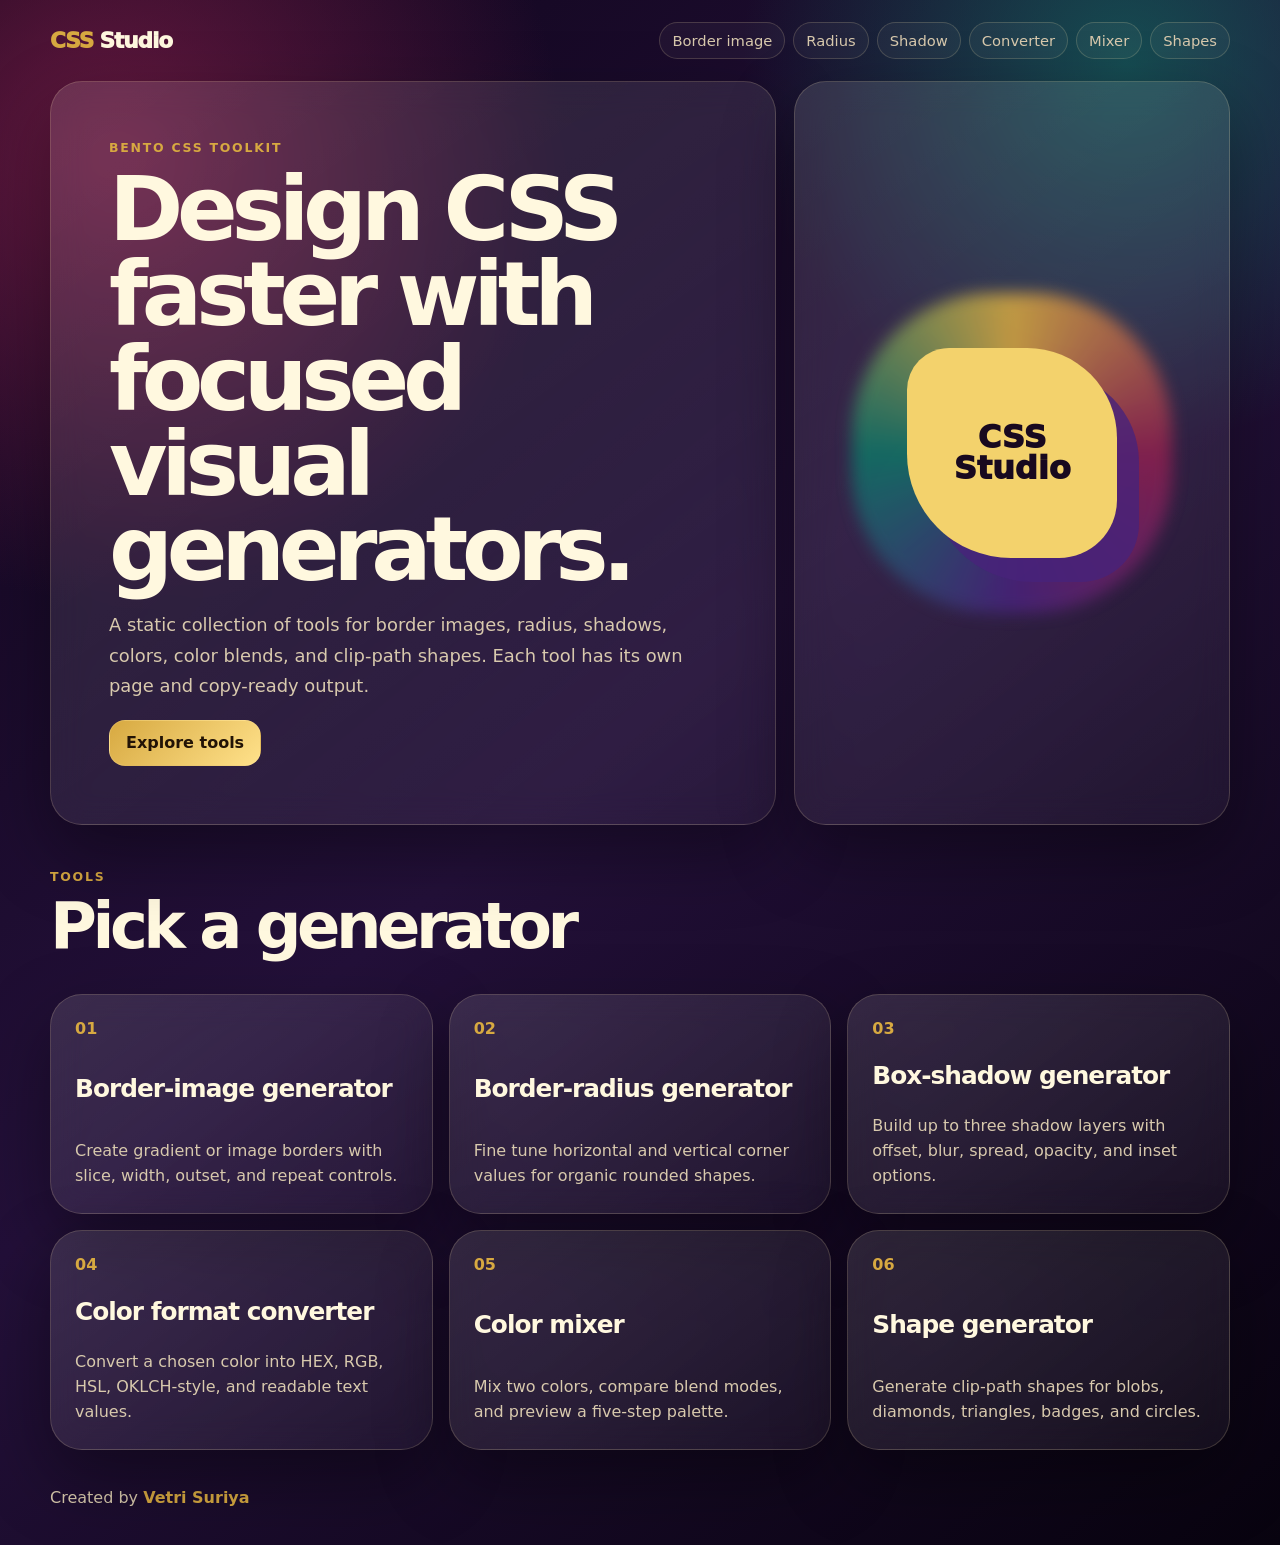
==== commit fd2d359b: "Add files via upload" ====
--- a/index.html
+++ b/index.html
@@ -19,6 +19,7 @@
       <div class="card preview-art"><div class="sample-tile">CSS<br>Studio</div></div>
     </section>
     <section class="section-heading" id="tools"><p class="kicker">Tools</p><h2>Pick a generator</h2></section>
+    <br>
     <div class="tool-grid">
       <a class="tool-card" href="border-image.html"><span>01</span><h3>Border-image generator</h3><p>Create gradient or image borders with slice, width, outset, and repeat controls.</p></a>
       <a class="tool-card" href="border-radius.html"><span>02</span><h3>Border-radius generator</h3><p>Fine tune horizontal and vertical corner values for organic rounded shapes.</p></a>
@@ -27,27 +28,8 @@
       <a class="tool-card" href="color-mixer.html"><span>05</span><h3>Color mixer</h3><p>Mix two colors, compare blend modes, and preview a five-step palette.</p></a>
       <a class="tool-card" href="shape-generator.html"><span>06</span><h3>Shape generator</h3><p>Generate clip-path shapes for blobs, diamonds, triangles, badges, and circles.</p></a>
     </div>
-    <section class="download-card card" id="download-files">
-      <div>
-        <p class="kicker">Source files</p>
-        <h2>Download all files</h2>
-        <p class="lede">Save each static file directly, or use the list as a checklist when uploading the project to GitHub Pages.</p>
-      </div>
-      <div class="download-grid">
-        <a download href="index.html">index.html</a>
-        <a download href="styles.css">styles.css</a>
-        <a download href="script.js">script.js</a>
-        <a download href="border-image.html">border-image.html</a>
-        <a download href="border-radius.html">border-radius.html</a>
-        <a download href="box-shadow.html">box-shadow.html</a>
-        <a download href="color-converter.html">color-converter.html</a>
-        <a download href="color-mixer.html">color-mixer.html</a>
-        <a download href="shape-generator.html">shape-generator.html</a>
-        <a download href="README.md">README.md</a>
-      </div>
-    </section>
   </main>
-  <footer class="shell footer"><span>Ready for GitHub Pages hosting.</span><span>Created by <a href="https://vetrisuriya.in/" target="_blank" rel="noreferrer">Vetri Suriya</a></span></footer>
+  <footer class="shell footer"><span>Created by <a href="https://vetrisuriya.in/" target="_blank" rel="noreferrer">Vetri Suriya</a></span></footer>
   <script src="script.js"></script>
 </body>
 </html>
